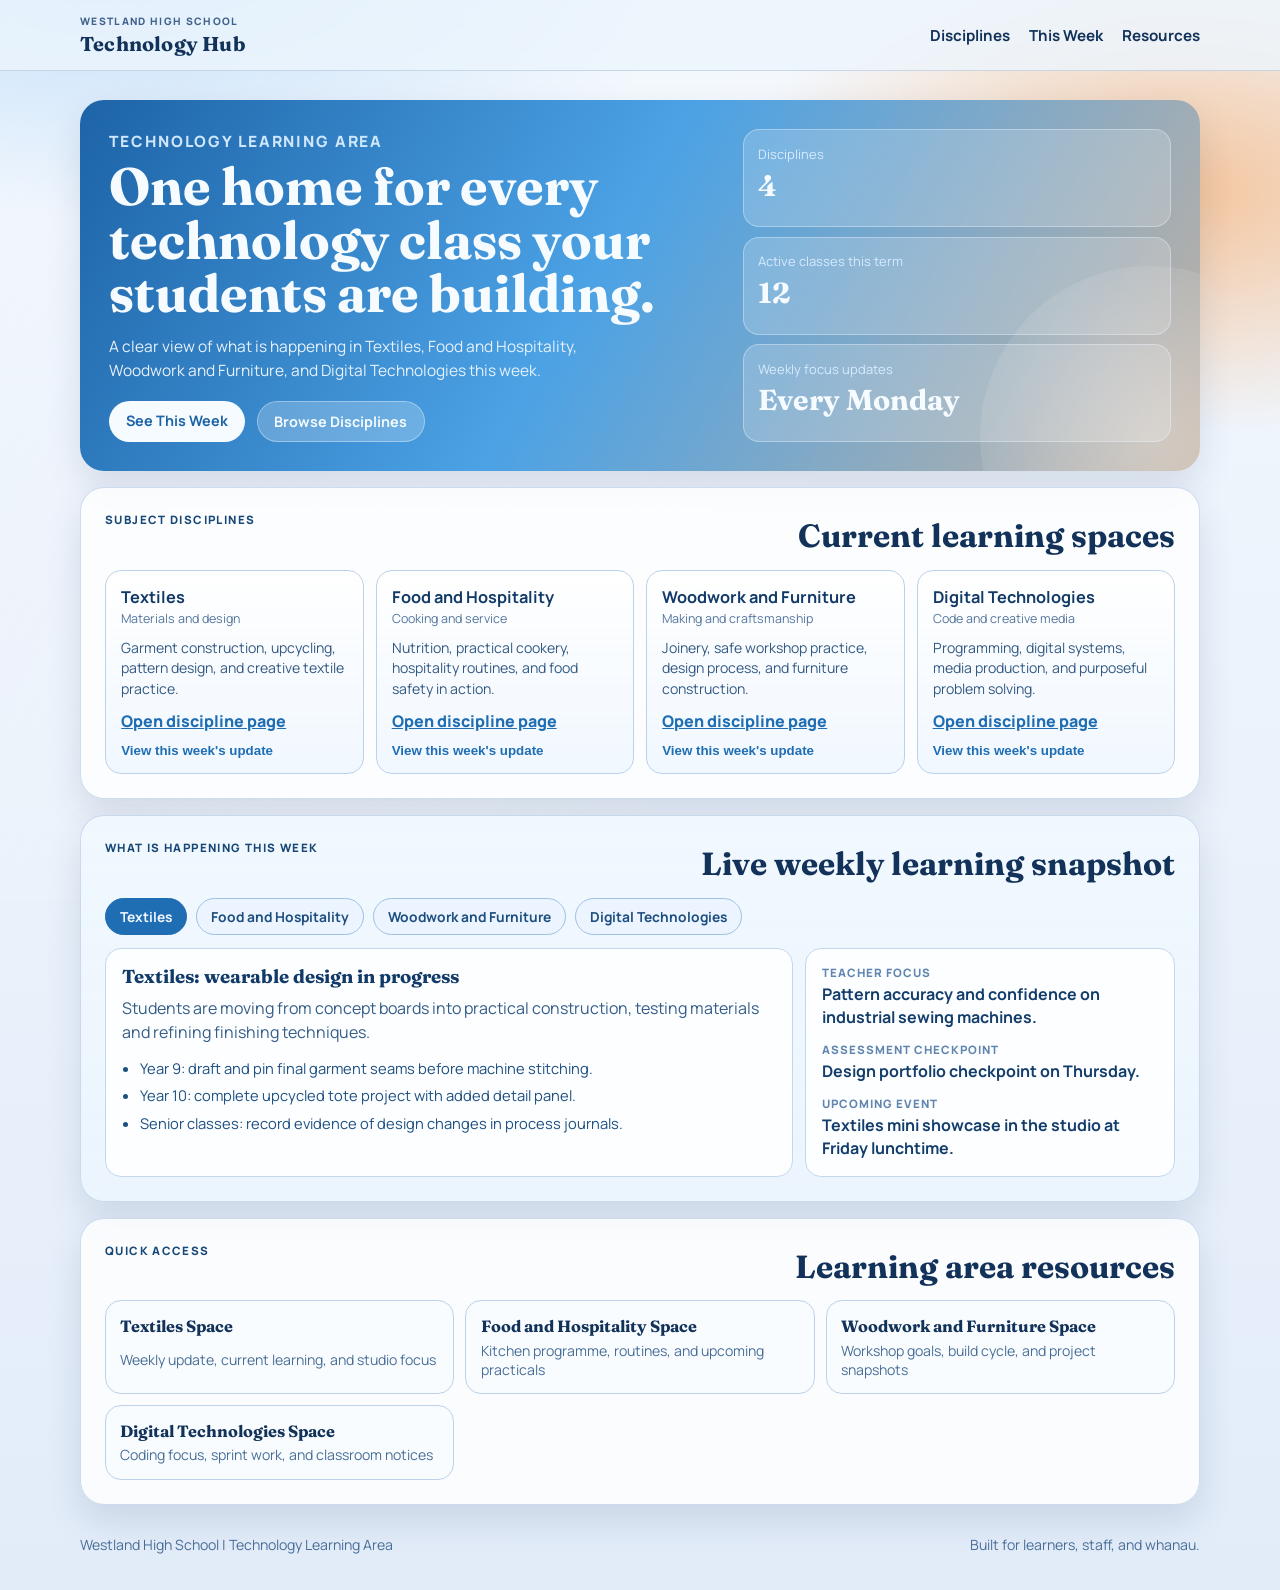
==== index.html @ bf7e3356 "Initial Technology Hub static site" ====
<!DOCTYPE html>
<html lang="en-NZ">
<head>
  <meta charset="UTF-8" />
  <meta name="viewport" content="width=device-width, initial-scale=1.0" />
  <title>Westland High School | Technology Learning Area</title>
  <meta
    name="description"
    content="Technology Learning Area at Westland High School - one home for Textiles, Food and Hospitality, Woodwork and Furniture, and Digital Technologies."
  />
  <link rel="preconnect" href="https://fonts.googleapis.com" />
  <link rel="preconnect" href="https://fonts.gstatic.com" crossorigin />
  <link
    href="https://fonts.googleapis.com/css2?family=Fraunces:opsz,wght@9..144,600;9..144,700&family=Manrope:wght@400;500;600;700;800&display=swap"
    rel="stylesheet"
  />
  <link rel="stylesheet" href="styles.css" />
</head>
<body>
  <div class="background-glow" aria-hidden="true"></div>
  <header class="topbar">
    <div class="container topbar-inner">
      <a class="brand" href="#home" aria-label="Westland High School Technology Hub home">
        <span class="brand-kicker">WESTLAND HIGH SCHOOL</span>
        <strong class="brand-title">Technology Hub</strong>
      </a>
      <nav class="topnav" aria-label="Primary">
        <a href="#disciplines">Disciplines</a>
        <a href="#weekly">This Week</a>
        <a href="#resources">Resources</a>
      </nav>
    </div>
  </header>

  <main id="home">
    <section class="hero container reveal">
      <div class="hero-copy">
        <p class="kicker">TECHNOLOGY LEARNING AREA</p>
        <h1>One home for every technology class your students are building.</h1>
        <p>
          A clear view of what is happening in Textiles, Food and Hospitality,
          Woodwork and Furniture, and Digital Technologies this week.
        </p>
        <div class="hero-actions">
          <a class="btn btn-primary" href="#weekly">See This Week</a>
          <a class="btn btn-ghost" href="#disciplines">Browse Disciplines</a>
        </div>
      </div>
      <aside class="hero-stats" aria-label="Hub highlights">
        <article class="stat-card">
          <p>Disciplines</p>
          <strong>4</strong>
        </article>
        <article class="stat-card">
          <p>Active classes this term</p>
          <strong>12</strong>
        </article>
        <article class="stat-card">
          <p>Weekly focus updates</p>
          <strong>Every Monday</strong>
        </article>
      </aside>
    </section>

    <section id="disciplines" class="container section reveal">
      <div class="section-heading">
        <p class="kicker">SUBJECT DISCIPLINES</p>
        <h2>Current learning spaces</h2>
      </div>
      <div class="discipline-grid">
        <article class="discipline-card" data-discipline="textiles">
          <header>
            <h3>Textiles</h3>
            <span>Materials and design</span>
          </header>
          <p>
            Garment construction, upcycling, pattern design, and creative textile practice.
          </p>
          <a class="inline-link" href="textiles.html">Open discipline page</a>
          <button class="inline-link" type="button" data-focus="textiles">
            View this week's update
          </button>
        </article>

        <article class="discipline-card" data-discipline="food-hospitality">
          <header>
            <h3>Food and Hospitality</h3>
            <span>Cooking and service</span>
          </header>
          <p>
            Nutrition, practical cookery, hospitality routines, and food safety in action.
          </p>
          <a class="inline-link" href="food-hospitality.html">Open discipline page</a>
          <button class="inline-link" type="button" data-focus="food-hospitality">
            View this week's update
          </button>
        </article>

        <article class="discipline-card" data-discipline="woodwork-furniture">
          <header>
            <h3>Woodwork and Furniture</h3>
            <span>Making and craftsmanship</span>
          </header>
          <p>
            Joinery, safe workshop practice, design process, and furniture construction.
          </p>
          <a class="inline-link" href="woodwork-furniture.html">Open discipline page</a>
          <button class="inline-link" type="button" data-focus="woodwork-furniture">
            View this week's update
          </button>
        </article>

        <article class="discipline-card" data-discipline="digital-technologies">
          <header>
            <h3>Digital Technologies</h3>
            <span>Code and creative media</span>
          </header>
          <p>
            Programming, digital systems, media production, and purposeful problem solving.
          </p>
          <a class="inline-link" href="digital-technologies.html">Open discipline page</a>
          <button class="inline-link" type="button" data-focus="digital-technologies">
            View this week's update
          </button>
        </article>
      </div>
    </section>

    <section id="weekly" class="container section weekly reveal">
      <div class="section-heading">
        <p class="kicker">WHAT IS HAPPENING THIS WEEK</p>
        <h2>Live weekly learning snapshot</h2>
      </div>

      <div class="weekly-panel" role="region" aria-label="Weekly discipline updates">
        <div class="tablist" role="tablist" aria-label="Select discipline"></div>
        <div class="weekly-content">
          <article class="weekly-main">
            <h3 id="weekly-title"></h3>
            <p id="weekly-summary"></p>
            <ul id="weekly-list"></ul>
          </article>
          <aside class="weekly-meta">
            <div>
              <p class="meta-label">Teacher focus</p>
              <p id="weekly-focus" class="meta-value"></p>
            </div>
            <div>
              <p class="meta-label">Assessment checkpoint</p>
              <p id="weekly-assessment" class="meta-value"></p>
            </div>
            <div>
              <p class="meta-label">Upcoming event</p>
              <p id="weekly-event" class="meta-value"></p>
            </div>
          </aside>
        </div>
      </div>
    </section>

    <section id="resources" class="container section resources reveal">
      <div class="section-heading">
        <p class="kicker">QUICK ACCESS</p>
        <h2>Learning area resources</h2>
      </div>
      <div class="resource-grid">
        <a href="textiles.html" class="resource-card">
          <strong>Textiles Space</strong>
          <span>Weekly update, current learning, and studio focus</span>
        </a>
        <a href="food-hospitality.html" class="resource-card">
          <strong>Food and Hospitality Space</strong>
          <span>Kitchen programme, routines, and upcoming practicals</span>
        </a>
        <a href="woodwork-furniture.html" class="resource-card">
          <strong>Woodwork and Furniture Space</strong>
          <span>Workshop goals, build cycle, and project snapshots</span>
        </a>
        <a href="digital-technologies.html" class="resource-card">
          <strong>Digital Technologies Space</strong>
          <span>Coding focus, sprint work, and classroom notices</span>
        </a>
      </div>
    </section>
  </main>

  <footer class="footer">
    <div class="container footer-inner">
      <p>Westland High School | Technology Learning Area</p>
      <p>Built for learners, staff, and whanau.</p>
    </div>
  </footer>

  <script src="script.js"></script>
</body>
</html>
---- styles.css ----
:root {
  --bg: #ebf2fb;
  --ink: #12325a;
  --ink-muted: #3f618b;
  --primary: #1f6eb4;
  --accent: #dc8a44;
  --panel: #ffffffcc;
  --border: #bdd1ea;
  --radius-lg: 24px;
  --radius-md: 16px;
  --shadow: 0 16px 36px rgba(16, 52, 92, 0.12);
}

* {
  box-sizing: border-box;
}

html,
body {
  margin: 0;
  padding: 0;
}

body {
  font-family: "Manrope", sans-serif;
  color: var(--ink);
  background:
    radial-gradient(1000px 500px at 10% -5%, #b9daf8 0%, transparent 60%),
    radial-gradient(700px 380px at 92% 12%, #f4c59d 0%, transparent 64%),
    linear-gradient(180deg, #f3f8fe 0%, var(--bg) 50%, #e2ecf9 100%);
  min-height: 100vh;
}

.background-glow {
  position: fixed;
  inset: 0;
  pointer-events: none;
  background-image: linear-gradient(120deg, transparent 0%, rgba(255, 255, 255, 0.15) 45%, transparent 70%);
  animation: shimmer 8s ease-in-out infinite;
}

.container {
  width: min(1120px, 92vw);
  margin: 0 auto;
}

.topbar {
  position: sticky;
  top: 0;
  z-index: 20;
  backdrop-filter: blur(10px);
  background: rgba(236, 245, 253, 0.78);
  border-bottom: 1px solid rgba(107, 142, 181, 0.28);
}

.topbar-inner {
  display: flex;
  justify-content: space-between;
  align-items: center;
  padding: 0.9rem 0;
}

.brand {
  text-decoration: none;
  color: var(--ink);
  display: grid;
  gap: 0.15rem;
}

.brand-kicker {
  font-size: 0.64rem;
  letter-spacing: 0.13em;
  font-weight: 800;
  color: var(--ink-muted);
}

.brand-title {
  font-size: 1.25rem;
  font-family: "Fraunces", serif;
  letter-spacing: 0.01em;
}

.topnav {
  display: flex;
  gap: 1.2rem;
}

.topnav a {
  text-decoration: none;
  color: var(--ink);
  font-weight: 700;
  font-size: 0.95rem;
}

.hero {
  margin-top: 1.8rem;
  display: grid;
  grid-template-columns: 1.3fr 0.9fr;
  gap: 1rem;
  background: linear-gradient(120deg, #1d63a7 0%, #4ba2e5 46%, #f0b788 120%);
  border-radius: var(--radius-lg);
  padding: clamp(1.2rem, 2.3vw, 2.1rem);
  color: #f6fbff;
  box-shadow: var(--shadow);
  overflow: hidden;
  position: relative;
}

.hero::before {
  content: "";
  position: absolute;
  width: 340px;
  aspect-ratio: 1;
  right: -120px;
  bottom: -135px;
  border-radius: 50%;
  background: radial-gradient(circle at center, rgba(255, 255, 255, 0.33), rgba(255, 255, 255, 0));
}

.hero h1 {
  margin: 0.4rem 0 0.8rem;
  font-family: "Fraunces", serif;
  font-size: clamp(1.9rem, 4.1vw, 3.35rem);
  line-height: 1.02;
  max-width: 17ch;
}

.hero p {
  margin: 0;
  max-width: 54ch;
  font-size: 0.97rem;
  line-height: 1.58;
  color: #e7f1fb;
}

.kicker {
  margin: 0;
  letter-spacing: 0.12em;
  font-size: 0.72rem;
  font-weight: 800;
  color: rgba(12, 62, 112, 0.95);
}

.hero .kicker {
  color: #cfe7fd;
}

.hero-actions {
  margin-top: 1.15rem;
  display: flex;
  flex-wrap: wrap;
  gap: 0.7rem;
}

.btn {
  border: none;
  border-radius: 100px;
  padding: 0.62rem 1.06rem;
  text-decoration: none;
  font-weight: 700;
  font-size: 0.9rem;
}

.btn-primary {
  background: #f6fbff;
  color: #1d63a7;
}

.btn-ghost {
  background: rgba(255, 255, 255, 0.22);
  color: #f4fbff;
  border: 1px solid rgba(255, 255, 255, 0.35);
}

.hero-stats {
  display: grid;
  gap: 0.6rem;
}

.stat-card {
  background: rgba(255, 255, 255, 0.18);
  border: 1px solid rgba(229, 242, 255, 0.4);
  border-radius: var(--radius-md);
  padding: 0.85rem;
}

.stat-card p {
  margin: 0;
  font-size: 0.81rem;
  color: #d6ebff;
}

.stat-card strong {
  margin-top: 0.2rem;
  display: block;
  font-size: clamp(1.25rem, 3vw, 1.8rem);
  font-family: "Fraunces", serif;
}

.section {
  margin-top: 1rem;
  background: var(--panel);
  border: 1px solid rgba(189, 209, 234, 0.75);
  border-radius: var(--radius-lg);
  padding: clamp(1rem, 2.3vw, 1.5rem);
  box-shadow: var(--shadow);
}

.section-heading {
  display: flex;
  justify-content: space-between;
  gap: 1rem;
  align-items: flex-start;
  margin-bottom: 0.9rem;
}

.section h2 {
  margin: 0.25rem 0 0;
  font-family: "Fraunces", serif;
  font-size: clamp(1.45rem, 2.5vw, 2rem);
}

.discipline-grid {
  display: grid;
  grid-template-columns: repeat(4, minmax(0, 1fr));
  gap: 0.75rem;
}

.discipline-card {
  border: 1px solid var(--border);
  border-radius: var(--radius-md);
  padding: 0.95rem;
  background: linear-gradient(180deg, rgba(255, 255, 255, 0.95), rgba(238, 246, 255, 0.85));
  display: grid;
  gap: 0.7rem;
}

.discipline-card header {
  display: grid;
  gap: 0.1rem;
}

.discipline-card h3 {
  margin: 0;
  font-size: 1.02rem;
  color: #123a68;
}

.discipline-card span {
  font-size: 0.78rem;
  color: #54769d;
}

.discipline-card p {
  margin: 0;
  color: #325982;
  font-size: 0.88rem;
  line-height: 1.45;
}

.inline-link {
  border: 0;
  background: transparent;
  color: #1f6eb4;
  font-weight: 800;
  width: max-content;
  padding: 0;
  cursor: pointer;
}

.weekly {
  background: linear-gradient(180deg, rgba(241, 248, 255, 0.95), rgba(236, 245, 253, 0.9));
}

.weekly-panel {
  display: grid;
  gap: 0.8rem;
}

.tablist {
  display: flex;
  flex-wrap: wrap;
  gap: 0.55rem;
}

.tab-btn {
  border: 1px solid #9fc0e2;
  background: #ebf4ff;
  color: #1d4e7f;
  border-radius: 100px;
  padding: 0.5rem 0.88rem;
  font-family: inherit;
  font-size: 0.86rem;
  font-weight: 700;
  cursor: pointer;
  transition: 0.2s ease;
}

.tab-btn[aria-selected="true"] {
  background: #1f6eb4;
  border-color: #1f6eb4;
  color: #f2f8ff;
}

.weekly-content {
  display: grid;
  grid-template-columns: 1.3fr 0.7fr;
  gap: 0.75rem;
}

.weekly-main,
.weekly-meta {
  border: 1px solid #c3d8ee;
  border-radius: var(--radius-md);
  background: #fcfeff;
  padding: 1rem;
}

.weekly-main h3 {
  margin: 0;
  font-family: "Fraunces", serif;
  color: #123a68;
}

.weekly-main p {
  margin: 0.5rem 0 0;
  color: #355d88;
  line-height: 1.5;
}

.weekly-main ul {
  margin: 0.9rem 0 0;
  padding-left: 1.1rem;
  display: grid;
  gap: 0.46rem;
  color: #1e4f81;
  font-size: 0.92rem;
}

.weekly-meta {
  display: grid;
  gap: 0.78rem;
}

.meta-label {
  margin: 0;
  font-size: 0.72rem;
  text-transform: uppercase;
  letter-spacing: 0.09em;
  color: #6085ae;
  font-weight: 800;
}

.meta-value {
  margin: 0.2rem 0 0;
  color: #133d6b;
  font-weight: 700;
  line-height: 1.45;
}

.resource-grid {
  display: grid;
  grid-template-columns: repeat(3, minmax(0, 1fr));
  gap: 0.7rem;
}

.resource-card {
  text-decoration: none;
  color: var(--ink);
  border: 1px solid var(--border);
  border-radius: var(--radius-md);
  padding: 0.9rem;
  background: #f9fcff;
  display: grid;
  gap: 0.3rem;
}

.resource-card strong {
  font-size: 1.02rem;
  font-family: "Fraunces", serif;
}

.resource-card span {
  color: #486e97;
  font-size: 0.88rem;
}

.footer {
  margin: 1rem 0 1.35rem;
}

.footer-inner {
  color: #4a6f98;
  font-size: 0.88rem;
  display: flex;
  justify-content: space-between;
  gap: 0.8rem;
  flex-wrap: wrap;
}

.reveal {
  opacity: 0;
  transform: translateY(20px);
  animation: rise 0.7s ease forwards;
}

.reveal:nth-of-type(2) {
  animation-delay: 0.12s;
}

.reveal:nth-of-type(3) {
  animation-delay: 0.2s;
}

.reveal:nth-of-type(4) {
  animation-delay: 0.28s;
}

.reveal:nth-of-type(5) {
  animation-delay: 0.36s;
}

@keyframes rise {
  to {
    opacity: 1;
    transform: translateY(0);
  }
}

@keyframes shimmer {
  0%,
  100% {
    transform: translateX(-8%);
    opacity: 0.34;
  }
  50% {
    transform: translateX(8%);
    opacity: 0.52;
  }
}

@media (max-width: 980px) {
  .hero,
  .weekly-content {
    grid-template-columns: 1fr;
  }

  .discipline-grid {
    grid-template-columns: repeat(2, minmax(0, 1fr));
  }

  .resource-grid {
    grid-template-columns: 1fr;
  }
}

@media (max-width: 680px) {
  .topbar-inner {
    flex-direction: column;
    align-items: flex-start;
    gap: 0.45rem;
  }

  .topnav {
    flex-wrap: wrap;
    gap: 0.7rem;
  }

  .discipline-grid {
    grid-template-columns: 1fr;
  }

  .hero h1 {
    font-size: clamp(1.65rem, 8vw, 2.15rem);
  }

  .section-heading {
    flex-direction: column;
    margin-bottom: 0.65rem;
  }
}
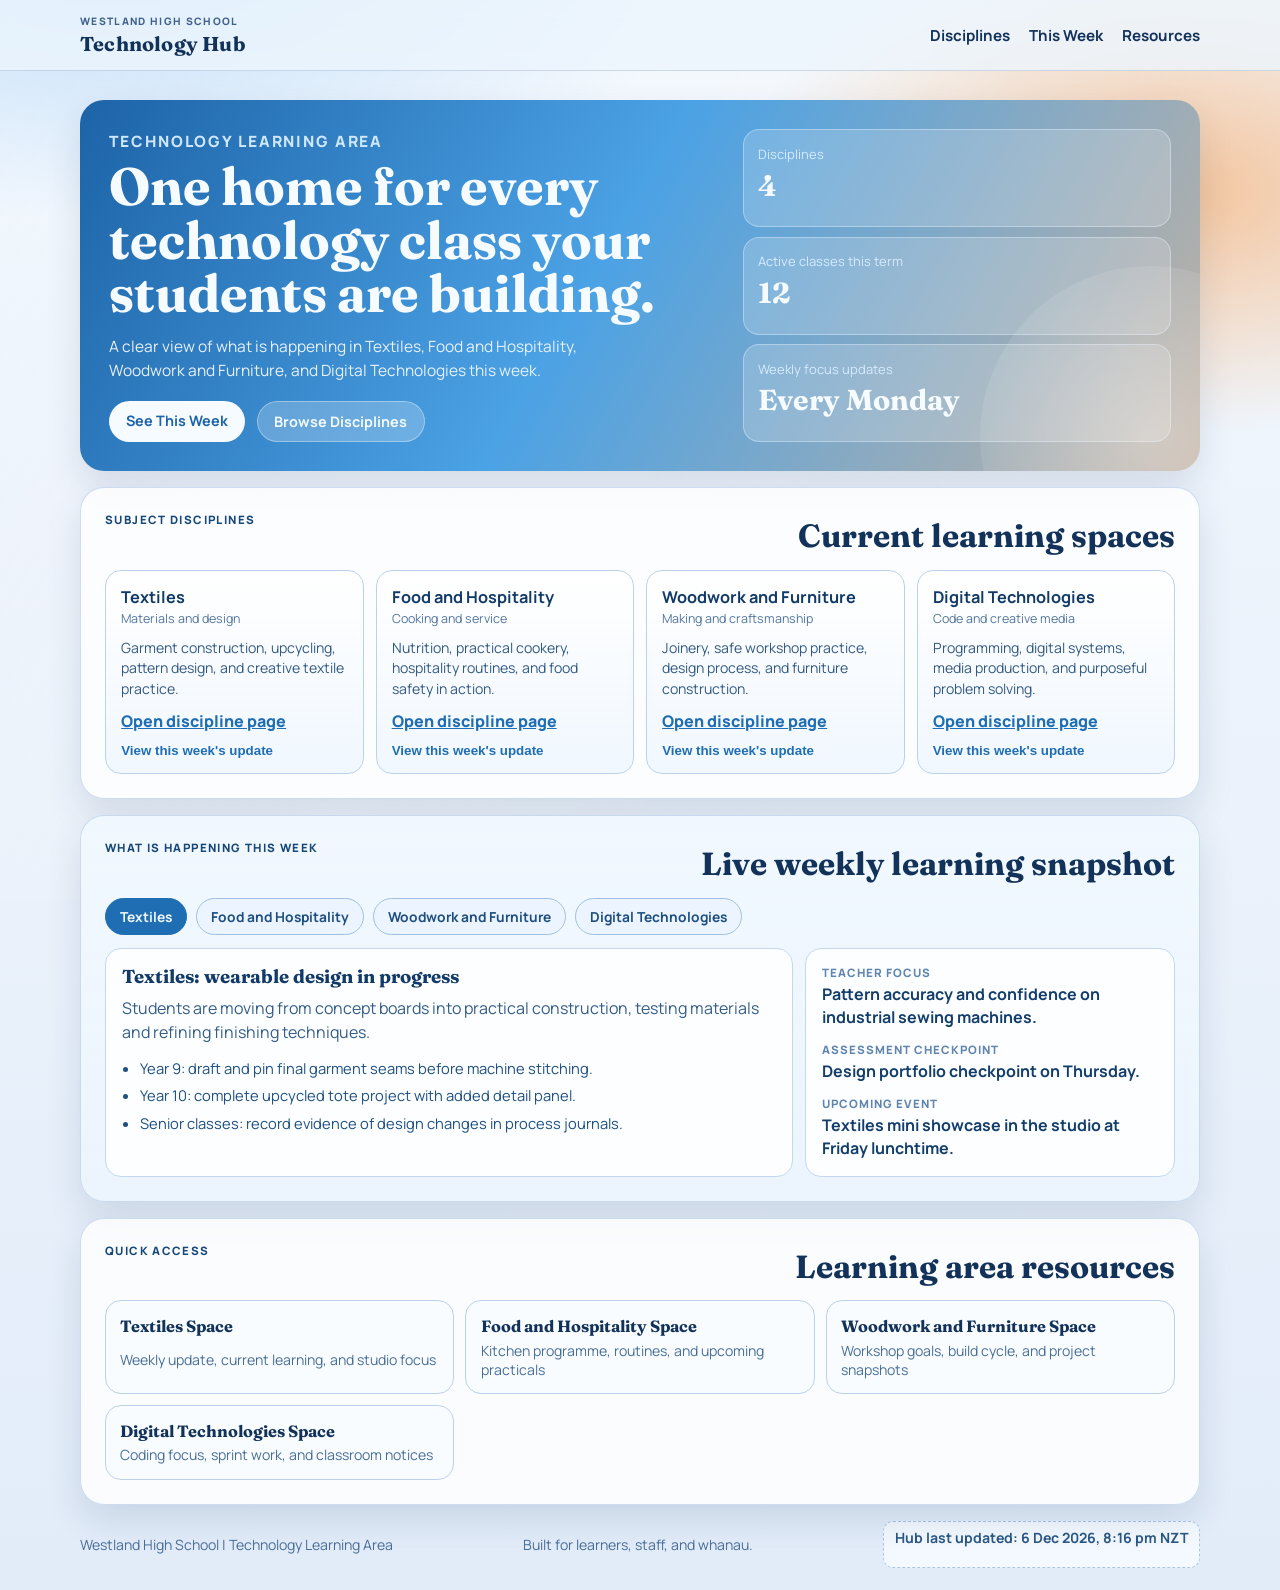
==== commit f9dfb0f1: "Add hub last-updated timestamp on main page" ====
--- a/index.html
+++ b/index.html
@@ -14,6 +14,7 @@
     href="https://fonts.googleapis.com/css2?family=Fraunces:opsz,wght@9..144,600;9..144,700&family=Manrope:wght@400;500;600;700;800&display=swap"
     rel="stylesheet"
   />
+  <link rel="icon" href="images/favicon.ico" type="image/x-icon" />
   <link rel="stylesheet" href="styles.css" />
 </head>
 <body>
@@ -188,6 +189,7 @@
     <div class="container footer-inner">
       <p>Westland High School | Technology Learning Area</p>
       <p>Built for learners, staff, and whanau.</p>
+      <p class="hub-updated-stamp" data-hub-last-updated></p>
     </div>
   </footer>
 
--- a/styles.css
+++ b/styles.css
@@ -398,6 +398,16 @@
   flex-wrap: wrap;
 }
 
+.hub-updated-stamp {
+  margin: 0;
+  padding: 0.4rem 0.65rem;
+  border: 1px dashed #a9c5e4;
+  border-radius: 10px;
+  background: #f4f9ff;
+  color: #2a5885;
+  font-weight: 700;
+}
+
 .reveal {
   opacity: 0;
   transform: translateY(20px);
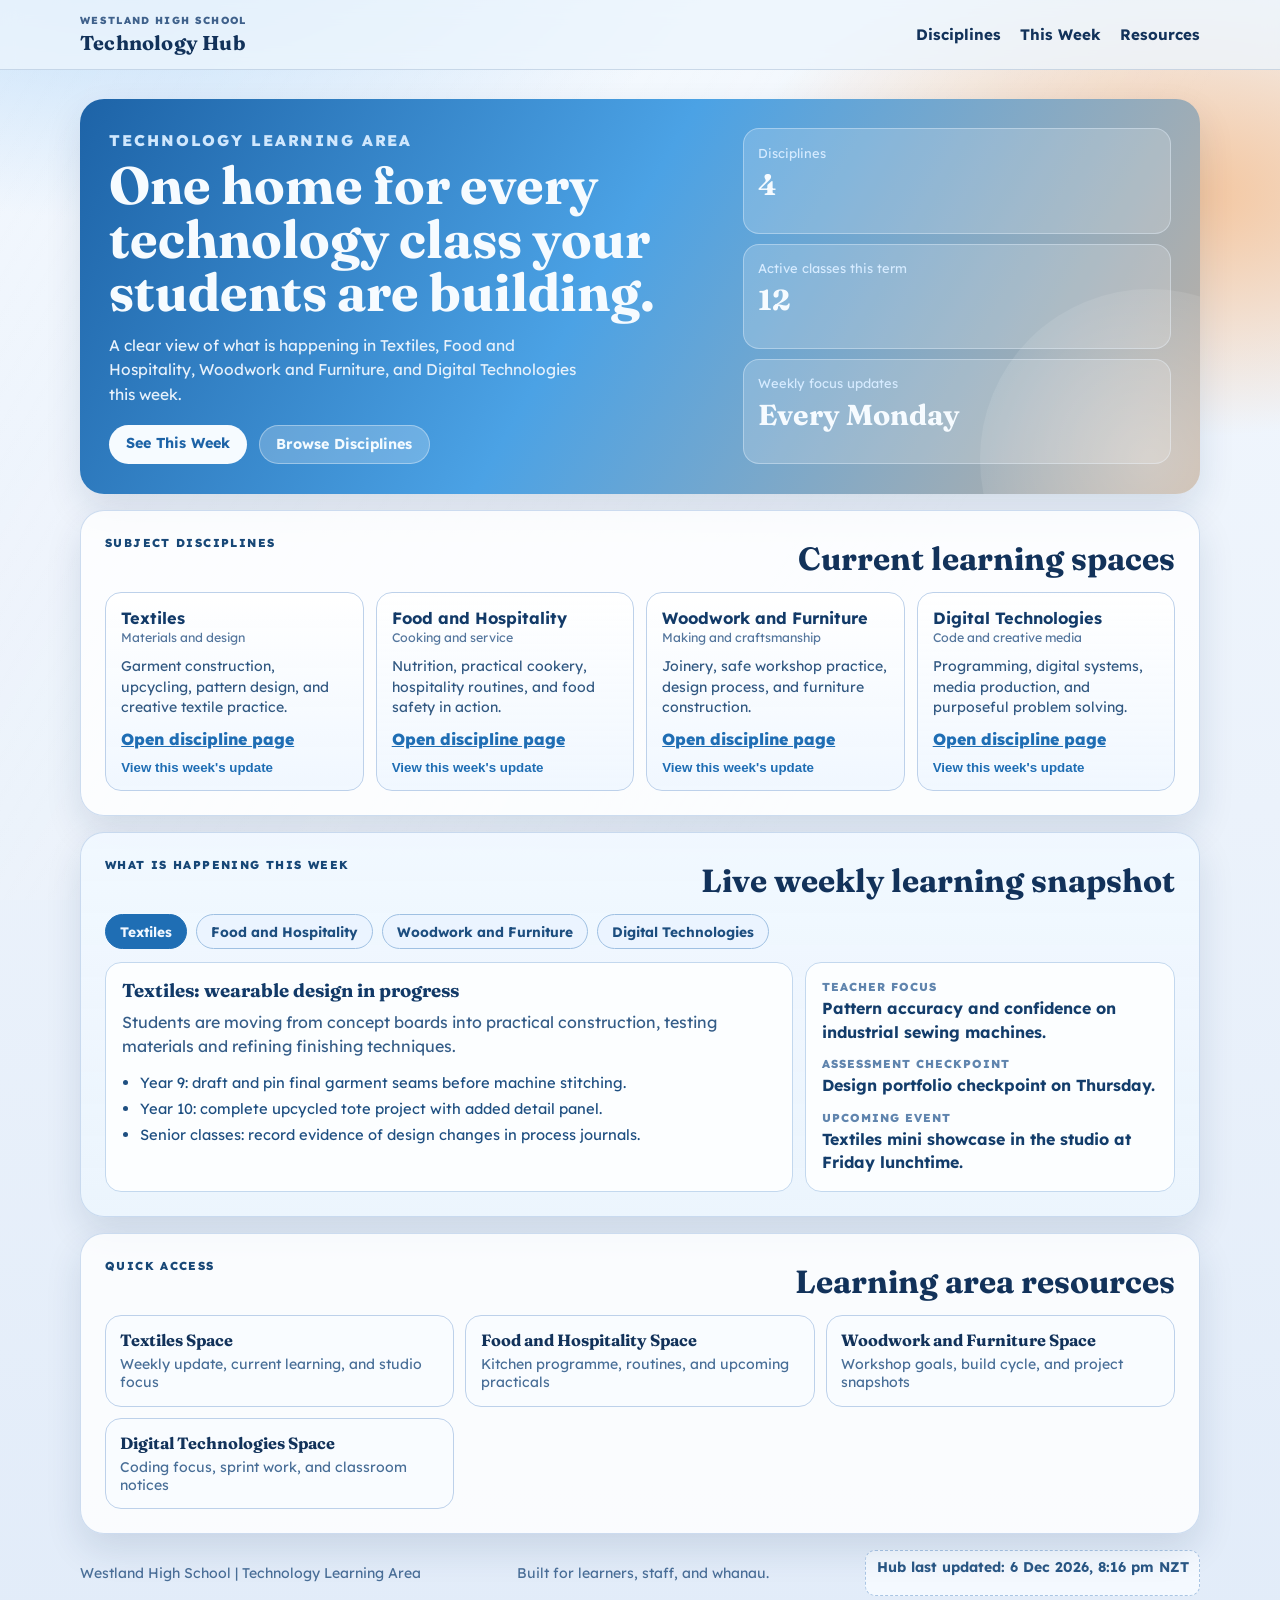
==== commit 70ad0b67: "Switch all text to Lexend font" ====
--- a/index.html
+++ b/index.html
@@ -11,7 +11,7 @@
   <link rel="preconnect" href="https://fonts.googleapis.com" />
   <link rel="preconnect" href="https://fonts.gstatic.com" crossorigin />
   <link
-    href="https://fonts.googleapis.com/css2?family=Fraunces:opsz,wght@9..144,600;9..144,700&family=Manrope:wght@400;500;600;700;800&display=swap"
+    href="https://fonts.googleapis.com/css2?family=Fraunces:opsz,wght@9..144,600;9..144,700&family=Lexend:wght@300;400;500;600;700;800&display=swap"
     rel="stylesheet"
   />
   <link rel="icon" href="images/favicon.ico" type="image/x-icon" />
@@ -77,7 +77,7 @@
           <p>
             Garment construction, upcycling, pattern design, and creative textile practice.
           </p>
-          <a class="inline-link" href="textiles.html">Open discipline page</a>
+          <a class="inline-link" href="https://tech-sewing.onrender.com/index.html" target="_blank" rel="noopener noreferrer">Open discipline page</a>
           <button class="inline-link" type="button" data-focus="textiles">
             View this week's update
           </button>
@@ -91,7 +91,7 @@
           <p>
             Nutrition, practical cookery, hospitality routines, and food safety in action.
           </p>
-          <a class="inline-link" href="food-hospitality.html">Open discipline page</a>
+          <a class="inline-link" href="https://recipe-calculator-backend.onrender.com/index.html" target="_blank" rel="noopener noreferrer">Open discipline page</a>
           <button class="inline-link" type="button" data-focus="food-hospitality">
             View this week's update
           </button>
@@ -105,7 +105,7 @@
           <p>
             Joinery, safe workshop practice, design process, and furniture construction.
           </p>
-          <a class="inline-link" href="woodwork-furniture.html">Open discipline page</a>
+          <a class="inline-link" href="https://tech-wworkshop.onrender.com/" target="_blank" rel="noopener noreferrer">Open discipline page</a>
           <button class="inline-link" type="button" data-focus="woodwork-furniture">
             View this week's update
           </button>
@@ -119,7 +119,7 @@
           <p>
             Programming, digital systems, media production, and purposeful problem solving.
           </p>
-          <a class="inline-link" href="digital-technologies.html">Open discipline page</a>
+          <a class="inline-link" href="https://classtrainingsys.onrender.com/" target="_blank" rel="noopener noreferrer">Open discipline page</a>
           <button class="inline-link" type="button" data-focus="digital-technologies">
             View this week's update
           </button>
--- a/styles.css
+++ b/styles.css
@@ -22,7 +22,7 @@
 }
 
 body {
-  font-family: "Manrope", sans-serif;
+  font-family: "Lexend", sans-serif;
   color: var(--ink);
   background:
     radial-gradient(1000px 500px at 10% -5%, #b9daf8 0%, transparent 60%),
